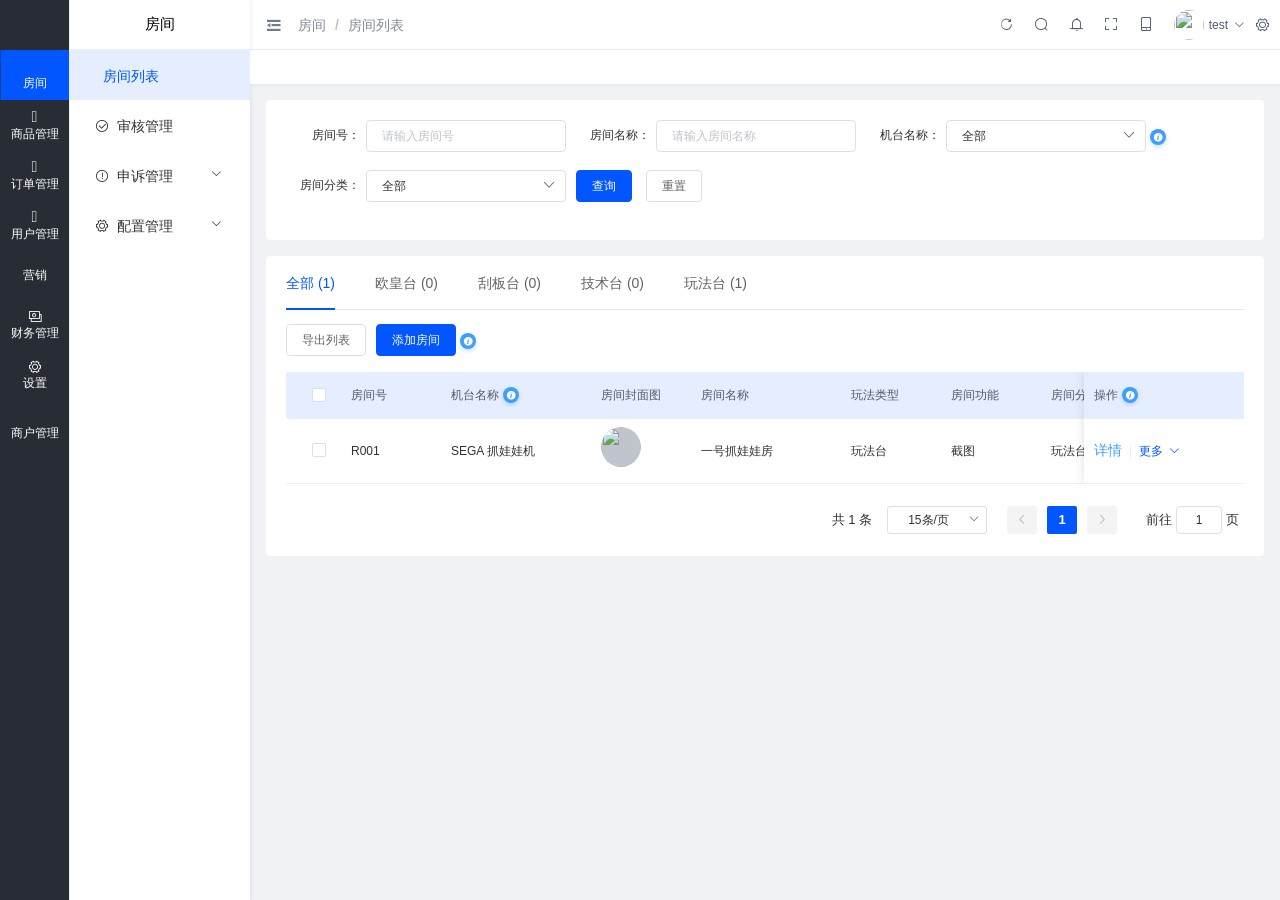
==== index.html @ 17112014 "deploy: build for GitHub Pages" ====
<!DOCTYPE html><html><head><meta charset=utf-8><meta http-equiv=X-UA-Compatible content="IE=edge"><meta name=viewport content="width=device-width,initial-scale=1,user-scalable=no"><link rel=icon href=favicon.ico><link rel=manifest href=./manifest.json><title></title><link href=system_static/css/app.37085d21.css rel=preload as=style><link href=system_static/css/chunk-vendors.8db17ed3.css rel=preload as=style><link href=system_static/js/app.a6450625.js rel=preload as=script><link href=system_static/js/chunk-vendors.666aa458.js rel=preload as=script><link href=system_static/css/chunk-vendors.8db17ed3.css rel=stylesheet><link href=system_static/css/app.37085d21.css rel=stylesheet></head><body><noscript><strong>We're sorry but admin doesn't work properly without JavaScript enabled. Please enable it to continue.</strong></noscript><div id=app></div><script src=system_static/js/chunk-vendors.666aa458.js></script><script src=system_static/js/app.a6450625.js></script></body></html>
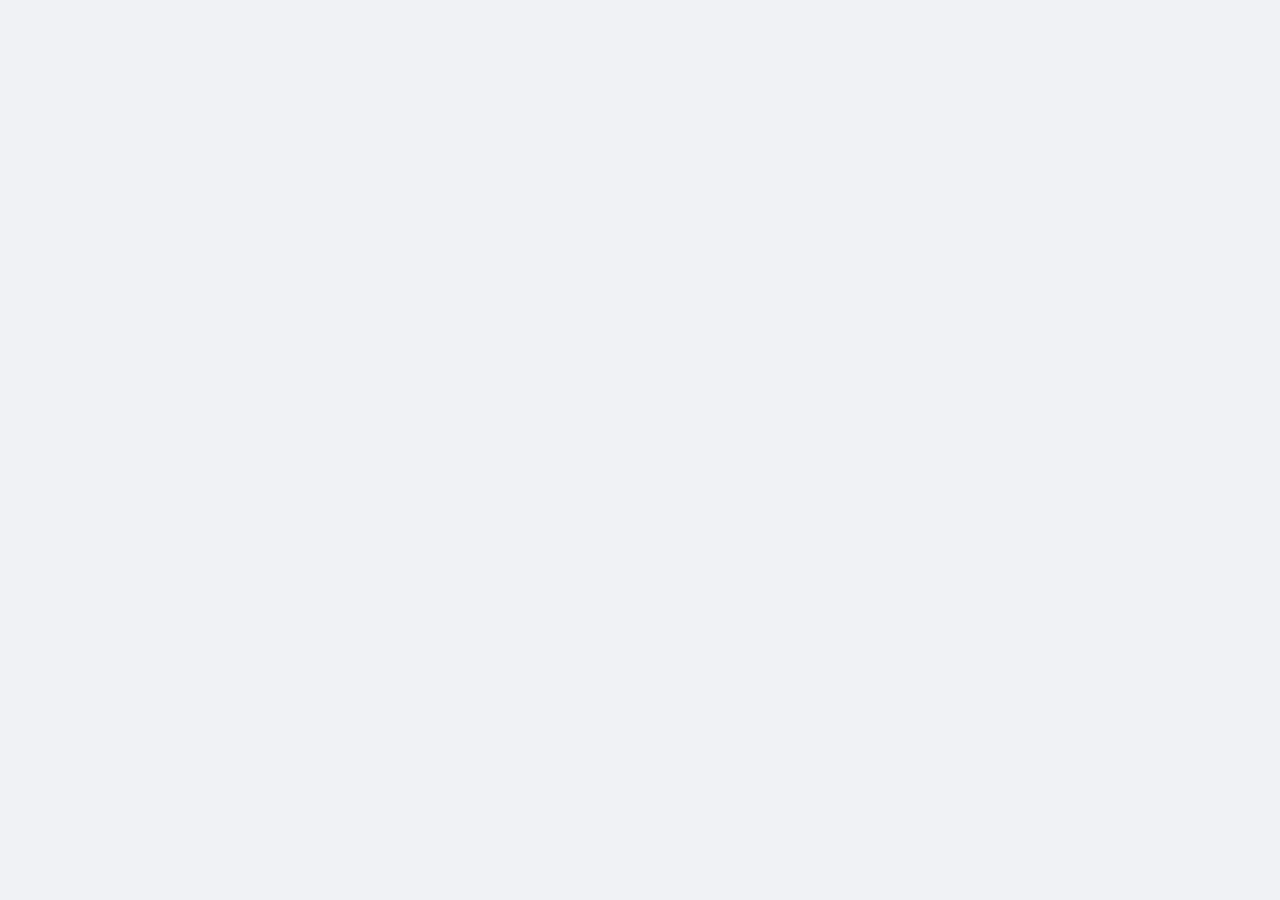
==== commit 12e892f7: "feat: 统一用户搜索弹窗样式，列结构改为ID/用户编号/头像/昵称/手机号/注册时间" ====
--- a/index.html
+++ b/index.html
@@ -1 +1 @@
-<!DOCTYPE html><html><head><meta charset=utf-8><meta http-equiv=X-UA-Compatible content="IE=edge"><meta name=viewport content="width=device-width,initial-scale=1,user-scalable=no"><link rel=icon href=favicon.ico><link rel=manifest href=./manifest.json><title></title><link href=system_static/css/app.37085d21.css rel=preload as=style><link href=system_static/css/chunk-vendors.8db17ed3.css rel=preload as=style><link href=system_static/js/app.a6450625.js rel=preload as=script><link href=system_static/js/chunk-vendors.666aa458.js rel=preload as=script><link href=system_static/css/chunk-vendors.8db17ed3.css rel=stylesheet><link href=system_static/css/app.37085d21.css rel=stylesheet></head><body><noscript><strong>We're sorry but admin doesn't work properly without JavaScript enabled. Please enable it to continue.</strong></noscript><div id=app></div><script src=system_static/js/chunk-vendors.666aa458.js></script><script src=system_static/js/app.a6450625.js></script></body></html>+<!DOCTYPE html><html><head><meta charset=utf-8><meta http-equiv=X-UA-Compatible content="IE=edge"><meta name=viewport content="width=device-width,initial-scale=1,user-scalable=no"><link rel=icon href=favicon.ico><link rel=manifest href=./manifest.json><title></title><link href=system_static/css/app.37085d21.css rel=preload as=style><link href=system_static/css/chunk-vendors.8db17ed3.css rel=preload as=style><link href=system_static/js/app.3506b613.js rel=preload as=script><link href=system_static/js/chunk-vendors.ea3e9819.js rel=preload as=script><link href=system_static/css/chunk-vendors.8db17ed3.css rel=stylesheet><link href=system_static/css/app.37085d21.css rel=stylesheet></head><body><noscript><strong>We're sorry but admin doesn't work properly without JavaScript enabled. Please enable it to continue.</strong></noscript><div id=app></div><script src=system_static/js/chunk-vendors.ea3e9819.js></script><script src=system_static/js/app.3506b613.js></script></body></html>
